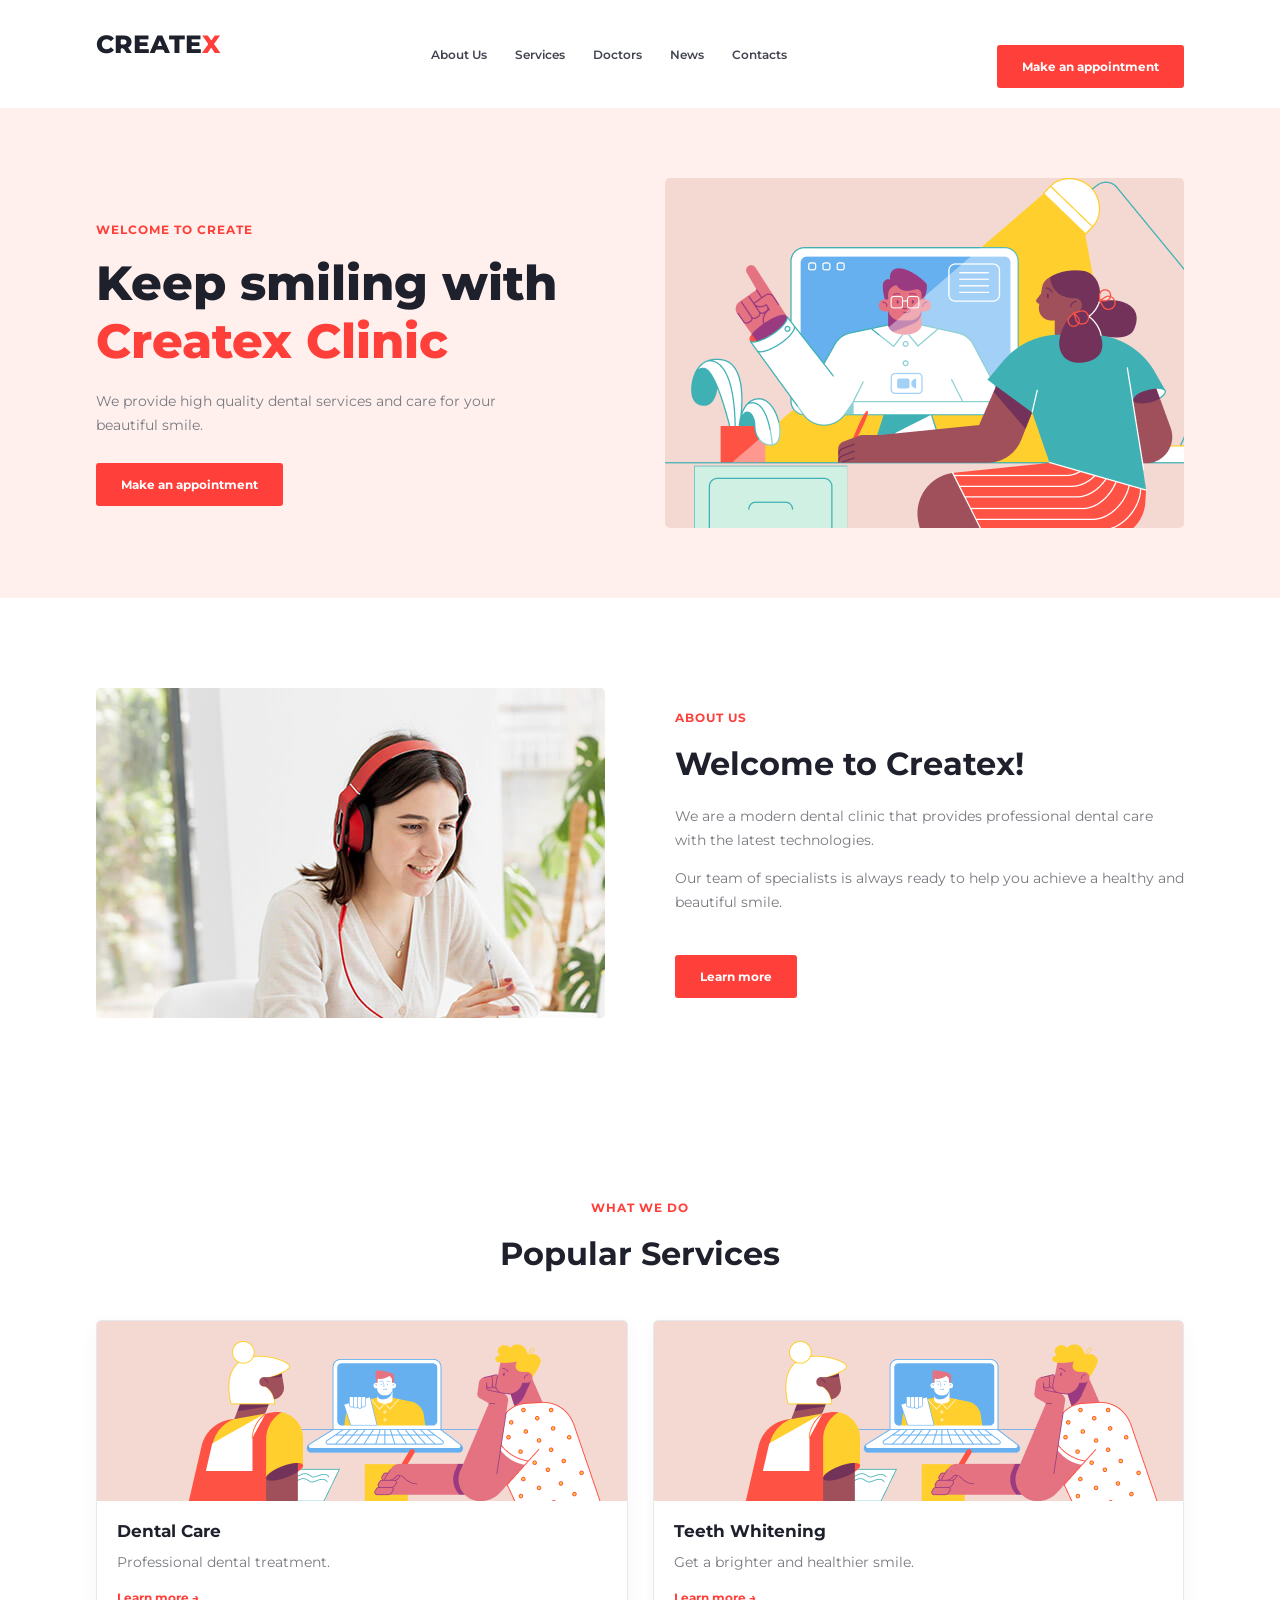
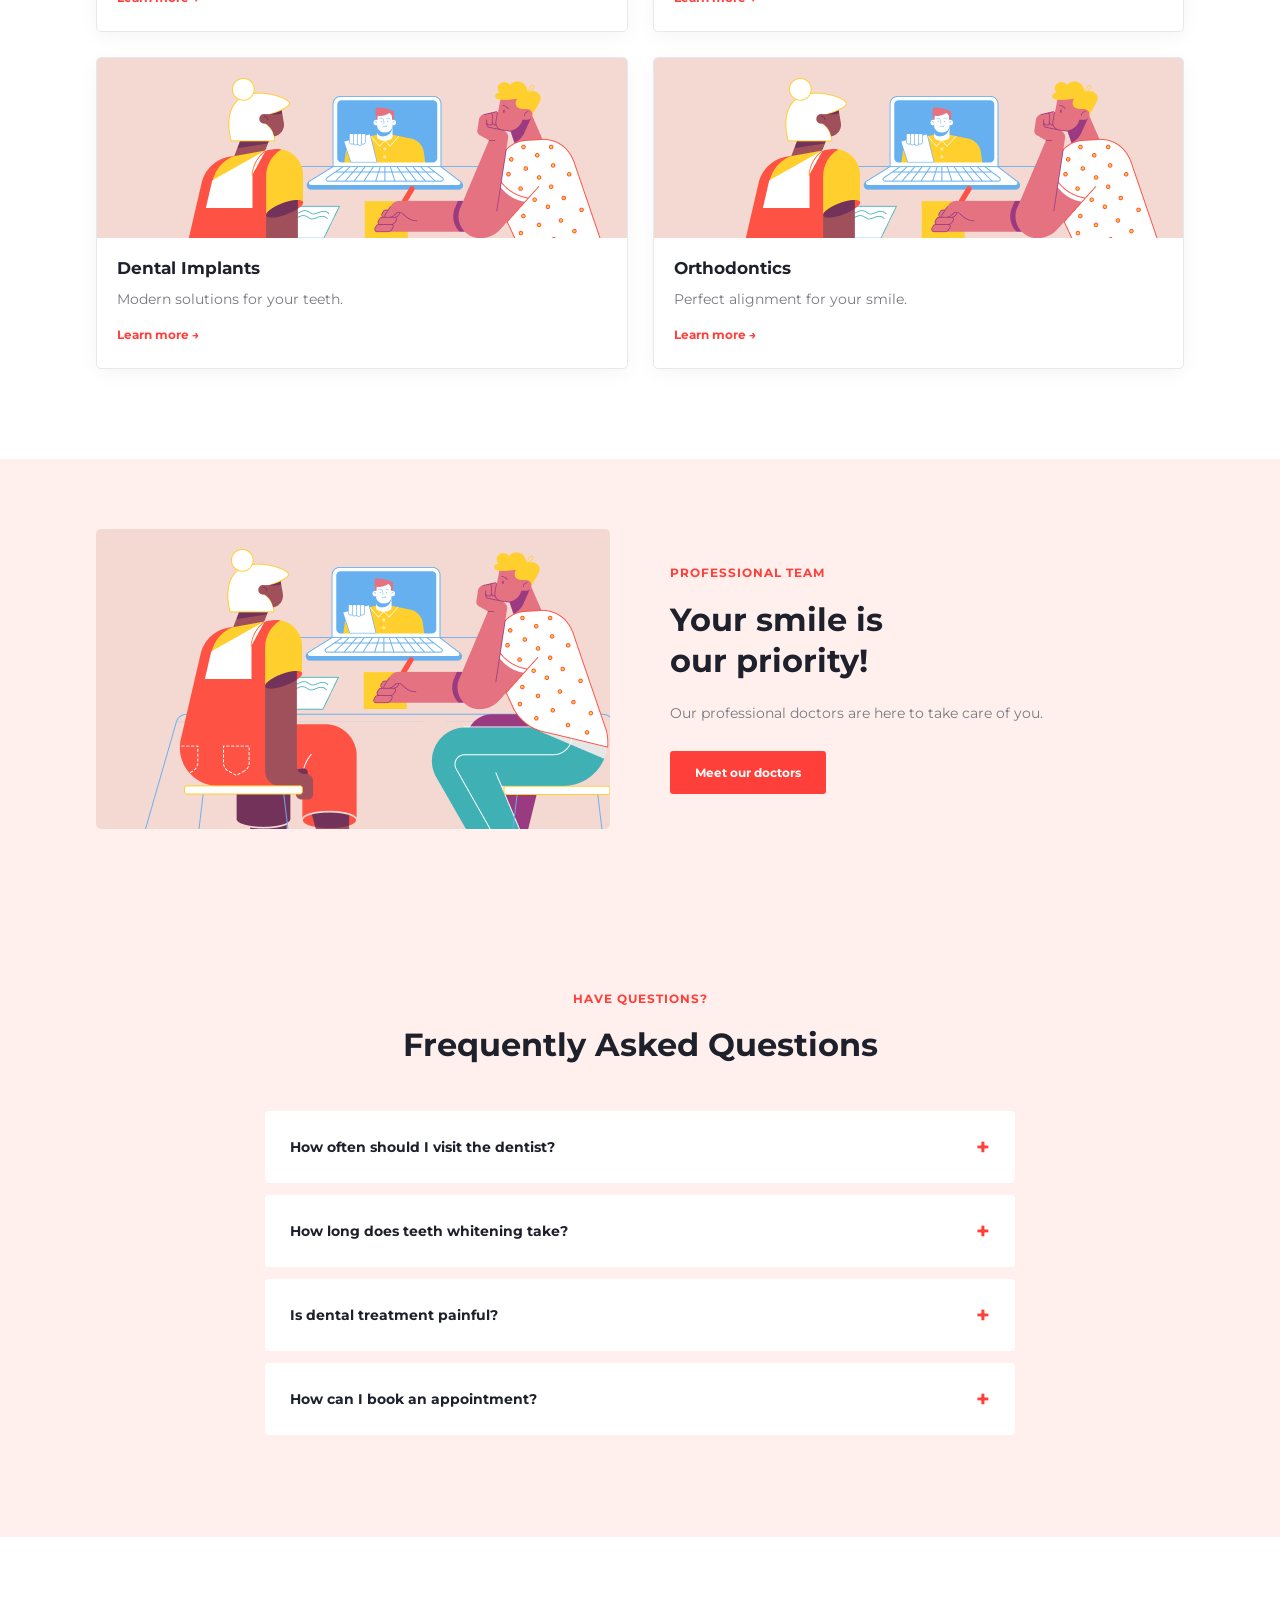
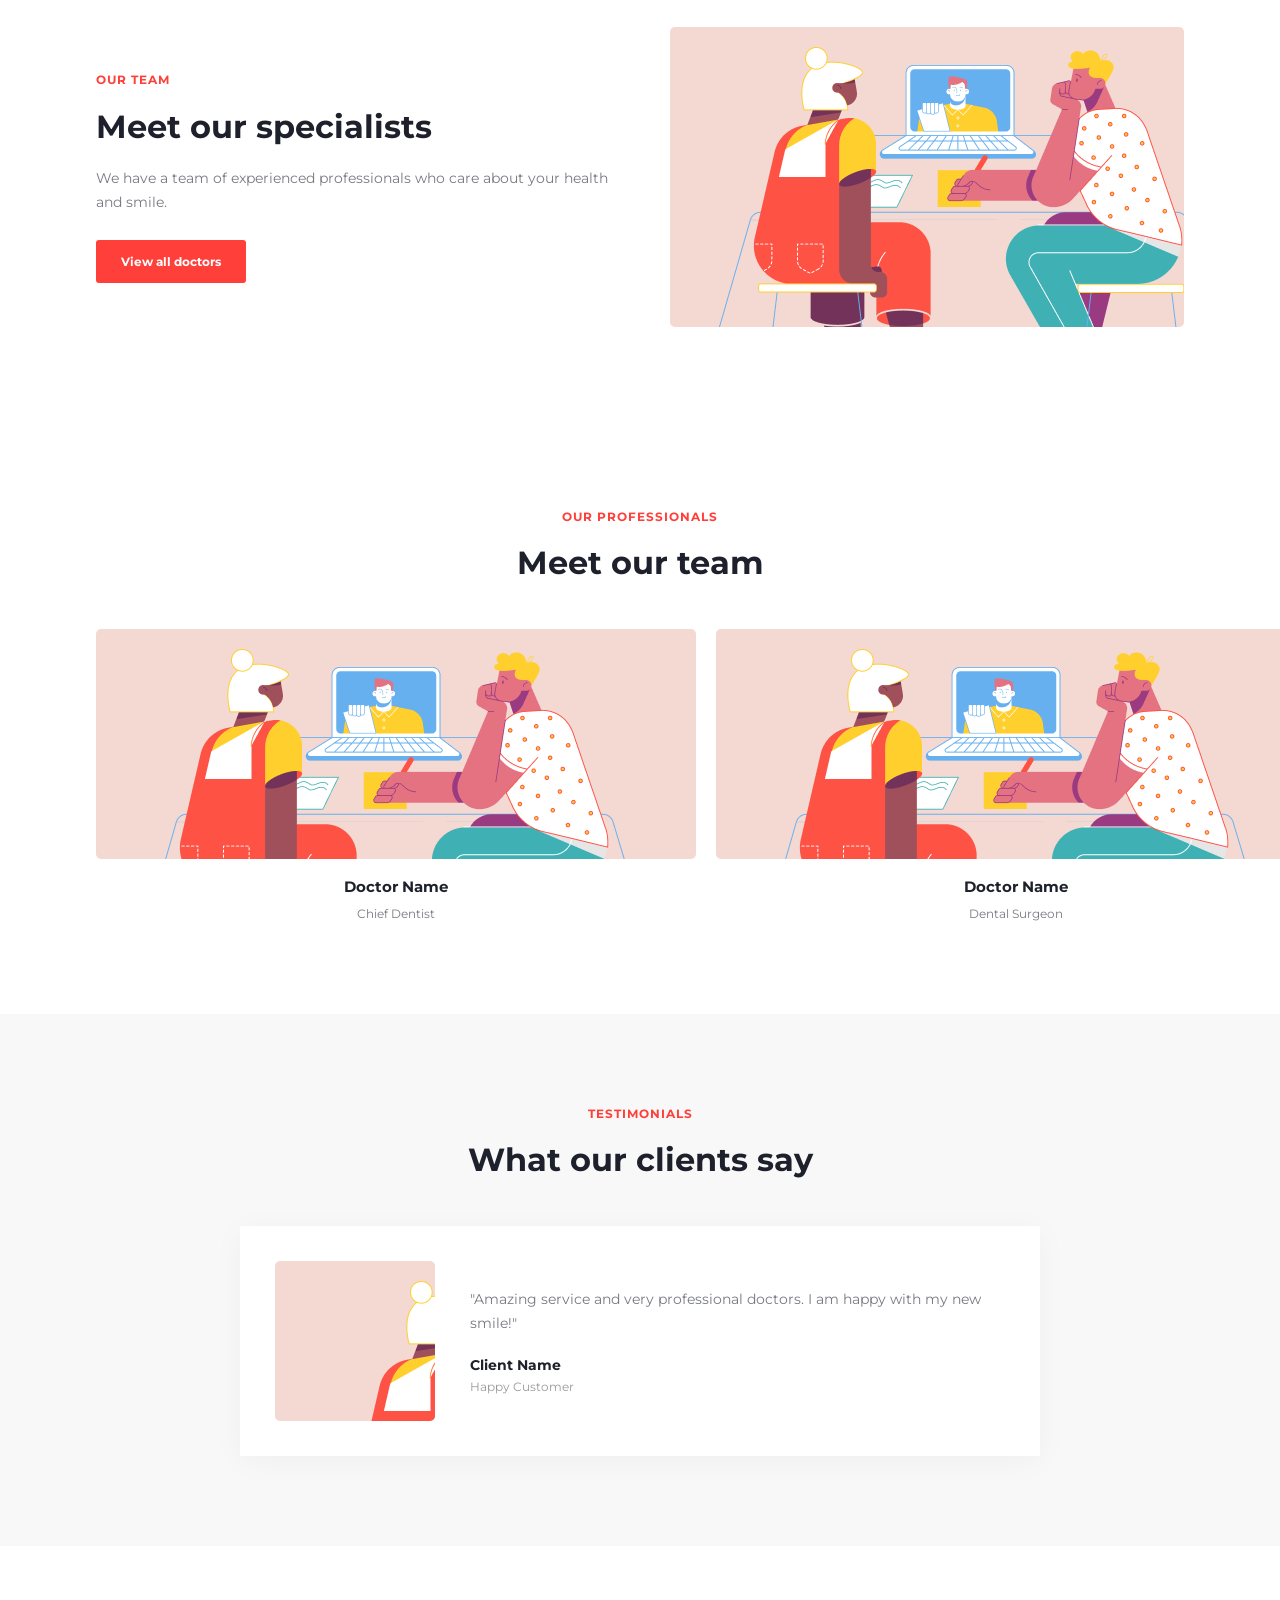
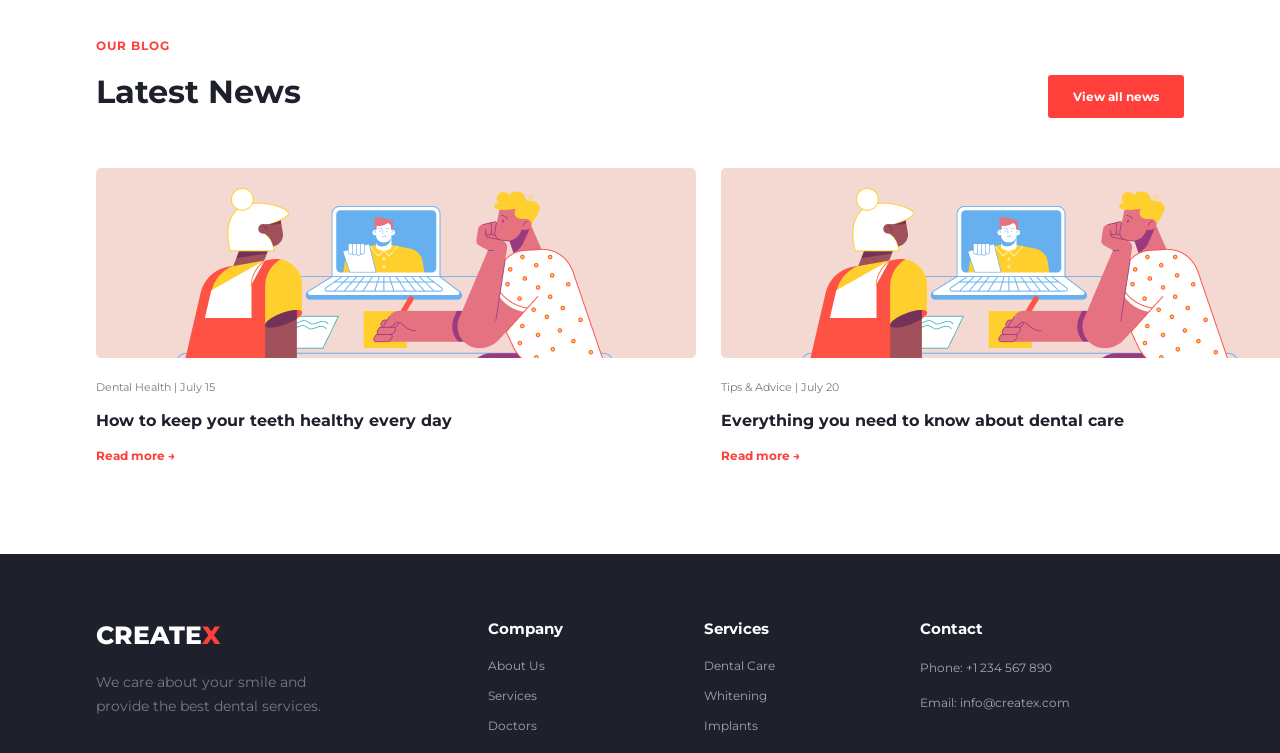
==== imgs/index.html/stayle.css/index.html @ 0d7d51c8 "mirkajon" ====
<!doctype html>
<html lang="en">
  <head>
    <meta charset="UTF-8" />
    <meta name="viewport" content="width=device-width, initial-scale=1.0" />
    <title>Createx Dental</title>
    <link rel="stylesheet" href="stayle.css" />
    <link
      href="https://fonts.googleapis.com/css2?family=Montserrat:wght@400;500;600;700;800&display=swap"
      rel="stylesheet"
    />
  </head>
  <body>
    <header class="header">
      <div class="container nav">
        <h2 class="logo">CREATE<span>X</span></h2>

        <nav class="menu">
          <a href="#">About Us</a>
          <a href="#">Services</a>
          <a href="#">Doctors</a>
          <a href="#">News</a>
          <a href="#">Contacts</a>
        </nav>

        <a href="#" class="btn">Make an appointment</a>
      </div>
    </header>

    <main>
      <section class="hero">
        <div class="container hero-content">
          <div class="hero-text">
            <p class="subtitle">WELCOME TO CREATE</p>
            <h1>Keep smiling with<br /><span>Createx Clinic</span></h1>
            <p>
              We provide high quality dental services and care for your
              beautiful smile.
            </p>
            <a href="#" class="btn">Make an appointment</a>
          </div>
          <div class="image-box hero-image">
            <img src="/illustration.png" alt="" />
          </div>
        </div>
      </section>

      <section class="about section">
        <div class="container about-content">
          <div class="image-box about-image">
            <img src="/image (1).png" alt="" />
          </div>
          <div class="about-text">
            <p class="subtitle">ABOUT US</p>
            <h2>Welcome to Createx!</h2>
            <p>
              We are a modern dental clinic that provides professional dental
              care with the latest technologies.
            </p>
            <p>
              Our team of specialists is always ready to help you achieve a
              healthy and beautiful smile.
            </p>
            <a href="#" class="btn">Learn more</a>
          </div>
        </div>
      </section>

      <section class="services section">
        <div class="container">
          <div class="section-heading">
            <p class="subtitle">WHAT WE DO</p>
            <h2>Popular Services</h2>
          </div>

          <div class="services-grid">
            <div class="service-card">
              <div class="image-box service-image">
                <img src="/illustration (1).png" alt="" />
              </div>
              <h3>Dental Care</h3>
              <p>Professional dental treatment.</p>
              <a href="#">Learn more →</a>
            </div>

            <div class="service-card">
              <div class="image-box service-image">
                <img src="/illustration (1).png" alt="" />
              </div>
              <h3>Teeth Whitening</h3>
              <p>Get a brighter and healthier smile.</p>
              <a href="#">Learn more →</a>
            </div>

            <div class="service-card">
              <div class="image-box service-image">
                <img src="/illustration (1).png" alt="" />
              </div>
              <h3>Dental Implants</h3>
              <p>Modern solutions for your teeth.</p>
              <a href="#">Learn more →</a>
            </div>

            <div class="service-card">
              <div class="image-box service-image">
                <img src="/illustration (1).png" alt="" />
              </div>
              <h3>Orthodontics</h3>
              <p>Perfect alignment for your smile.</p>
              <a href="#">Learn more →</a>
            </div>
          </div>
        </div>
      </section>

      <section class="doctor-banner">
        <div class="container doctor-content">
          <div class="image-box doctor-banner-image">
            <img src="/illustration (1).png" alt="" />
          </div>
          <div>
            <p class="subtitle">PROFESSIONAL TEAM</p>
            <h2>Your smile is<br />our priority!</h2>
            <p>Our professional doctors are here to take care of you.</p>
            <a href="#" class="btn">Meet our doctors</a>
          </div>
        </div>
      </section>

      <section class="faq section">
        <div class="container">
          <div class="section-heading">
            <p class="subtitle">HAVE QUESTIONS?</p>
            <h2>Frequently Asked Questions</h2>
          </div>

          <div class="faq-list">
            <div class="faq-item">
              <h3>How often should I visit the dentist? <span>+</span></h3>
            </div>
            <div class="faq-item">
              <h3>How long does teeth whitening take? <span>+</span></h3>
            </div>
            <div class="faq-item">
              <h3>Is dental treatment painful? <span>+</span></h3>
            </div>
            <div class="faq-item">
              <h3>How can I book an appointment? <span>+</span></h3>
            </div>
          </div>
        </div>
      </section>

      <section class="specialists section">
        <div class="container specialists-content">
          <div class="specialists-text">
            <p class="subtitle">OUR TEAM</p>
            <h2>Meet our specialists</h2>
            <p>
              We have a team of experienced professionals who care about your
              health and smile.
            </p>
            <a href="#" class="btn">View all doctors</a>
          </div>
          <div class="image-box specialists-image">
            <img src="/illustration (1).png" alt="" />
          </div>
        </div>
      </section>

      <section class="team section">
        <div class="container">
          <div class="section-heading">
            <p class="subtitle">OUR PROFESSIONALS</p>
            <h2>Meet our team</h2>
          </div>

          <div class="team-grid">
            <div class="team-card">
              <div class="image-box team-image">
                <img src="/illustration (1).png" alt="" />
              </div>
              <h3>Doctor Name</h3>
              <p>Chief Dentist</p>
            </div>

            <div class="team-card">
              <div class="image-box team-image">
                <img src="/illustration (1).png" alt="" />
              </div>
              <h3>Doctor Name</h3>
              <p>Dental Surgeon</p>
            </div>

            <div class="team-card">
              <div class="image-box team-image">
                <img src="/illustration (1).png" alt="" />
              </div>
              <h3>Doctor Name</h3>
              <p>Orthodontist</p>
            </div>

            <div class="team-card">
              <div class="image-box team-image">
                <img src="/illustration (1).png" alt="" />
              </div>
              <h3>Doctor Name</h3>
              <p>Therapist</p>
            </div>
          </div>
        </div>
      </section>

      <section class="testimonial section">
        <div class="container">
          <div class="section-heading">
            <p class="subtitle">TESTIMONIALS</p>
            <h2>What our clients say</h2>
          </div>

          <div class="testimonial-box">
            <div class="image-box testimonial-image">
              <img src="/illustration (1).png" alt="" />
            </div>
            <div class="testimonial-text">
              <p>
                "Amazing service and very professional doctors. I am happy with
                my new smile!"
              </p>
              <h3>Client Name</h3>
              <span>Happy Customer</span>
            </div>
          </div>
        </div>
      </section>

      <section class="news section">
        <div class="container">
          <div class="news-heading">
            <div>
              <p class="subtitle">OUR BLOG</p>
              <h2>Latest News</h2>
            </div>
            <a href="#" class="btn">View all news</a>
          </div>

          <div class="news-grid">
            <div class="news-card">
              <div class="image-box news-image">
                <img src="/illustration (1).png" alt="" />
              </div>
              <p class="news-info">Dental Health | July 15</p>
              <h3>How to keep your teeth healthy every day</h3>
              <a href="#">Read more →</a>
            </div>

            <div class="news-card">
              <div class="image-box news-image">
                <img src="/illustration (1).png" alt="" />
              </div>
              <p class="news-info">Tips & Advice | July 20</p>
              <h3>Everything you need to know about dental care</h3>
              <a href="#">Read more →</a>
            </div>

            <div class="news-card">
              <div class="image-box news-image">
                <img src="/illustration (1).png" alt="" />
              </div>
              <p class="news-info">Dental Care | July 25</p>
              <h3>Tips for maintaining a beautiful smile</h3>
              <a href="#">Read more →</a>
            </div>
          </div>
        </div>
      </section>
    </main>

    <footer class="footer">
      <div class="container footer-content">
        <div class="footer-about">
          <h2 class="logo">CREATE<span>X</span></h2>
          <p>We care about your smile and provide the best dental services.</p>
        </div>

        <div class="footer-column">
          <h3>Company</h3>
          <a href="#">About Us</a>
          <a href="#">Services</a>
          <a href="#">Doctors</a>
        </div>

        <div class="footer-column">
          <h3>Services</h3>
          <a href="#">Dental Care</a>
          <a href="#">Whitening</a>
          <a href="#">Implants</a>
        </div>

        <div class="footer-column">
          <h3>Contact</h3>
          <p>Phone: +1 234 567 890</p>
          <p>Email: info@createx.com</p>
        </div>
      </div>
    </footer>
  </body>
</html>
---- imgs/index.html/stayle.css/stayle.css ----
* {
  margin: 0;
  padding: 0;
  box-sizing: border-box;
}

body {
  font-family: "Montserrat", sans-serif;
  color: #1e212c;
  background: #fff;
}

a {
  text-decoration: none;
  color: inherit;
}

.container {
  width: 85%;
  max-width: 1200px;
  margin: auto;
}

.section {
  padding: 90px 0;
}

.subtitle {
  color: #ff3f3a;
  font-size: 12px;
  font-weight: 700;
  letter-spacing: 1px;
  margin-bottom: 15px;
}

h1 {
  font-size: 48px;
  line-height: 1.2;
  font-weight: 800;
}

h1 span {
  color: #ff3f3a;
}

h2 {
  font-size: 32px;
  line-height: 1.3;
  margin-bottom: 20px;
}

p {
  color: #787a80;
  line-height: 1.7;
  font-size: 14px;
}

.btn {
  display: inline-block;
  background: #ff3f3a;
  color: white;
  padding: 14px 25px;
  font-size: 12px;
  font-weight: 700;
  border-radius: 3px;
  margin-top: 25px;
  transition: 0.3s;
}

.btn:hover {
  background: #d92e29;
}

.header {
  background: #fff;
  padding: 20px 0;
}

.nav {
  display: flex;
  align-items: center;
  justify-content: space-between;
  gap: 25px;
}

.logo {
  font-size: 25px;
  font-weight: 800;
  color: #1e212c;
}

.logo span {
  color: #ff3f3a;
}

.menu {
  display: flex;
  gap: 28px;
}

.menu a {
  font-size: 12px;
  font-weight: 600;
  color: #424551;
}

.image-box {
  background: #f4d9d2;
  border-radius: 5px;
  overflow: hidden;
  position: relative;
}

.hero {
  background: #fff0ed;
  padding: 70px 0;
}

.hero-content {
  display: flex;
  align-items: center;
  justify-content: space-between;
  gap: 50px;
}

.hero-text {
  width: 50%;
}

.hero-text p {
  max-width: 400px;
  margin-top: 20px;
}

.hero-image {
  width: 50%;
  height: 350px;
}

.about-content {
  display: flex;
  align-items: center;
  gap: 70px;
}

.about-image {
  width: 50%;
  height: 330px;
}

.about-text {
  width: 50%;
}

.about-text p {
  margin-bottom: 15px;
}

.section-heading {
  text-align: center;
  margin-bottom: 45px;
}

.services-grid {
  display: grid;
  grid-template-columns: repeat(2, 1fr);
  gap: 25px;
}

.service-card {
  border: 1px solid #e5e8ed;
  box-shadow: 0 5px 20px rgba(0, 0, 0, 0.04);
  border-radius: 5px;
  overflow: hidden;
  padding-bottom: 25px;
}

.service-image {
  width: 100%;
  height: 180px;
  border-radius: 0;
}

.service-card h3,
.service-card p,
.service-card a {
  margin-left: 20px;
  margin-right: 20px;
}

.service-card h3 {
  font-size: 17px;
  margin-top: 20px;
}

.service-card p {
  margin-top: 10px;
}

.service-card a,
.news-card a {
  display: inline-block;
  color: #ff3f3a;
  font-size: 12px;
  font-weight: 700;
  margin-top: 15px;
}

.doctor-banner {
  background: #fff0ed;
  padding: 70px 0;
}

.doctor-content {
  display: flex;
  align-items: center;
  justify-content: space-between;
  gap: 60px;
}

.doctor-banner-image {
  width: 50%;
  height: 300px;
}

.doctor-content > div:last-child {
  width: 50%;
}

.faq {
  background: #fff0ed;
}

.faq-list {
  max-width: 750px;
  margin: auto;
}

.faq-item {
  background: white;
  padding: 22px 25px;
  margin-bottom: 12px;
  border-radius: 4px;
}

.faq-item h3 {
  font-size: 14px;
  display: flex;
  justify-content: space-between;
  align-items: center;
}

.faq-item span {
  color: #ff3f3a;
  font-size: 23px;
}

.specialists-content {
  display: flex;
  align-items: center;
  gap: 60px;
}

.specialists-text {
  width: 50%;
}

.specialists-image {
  width: 50%;
  height: 300px;
}

.team-grid {
  display: grid;
  grid-template-columns: repeat(4, 1fr);
  gap: 20px;
}

.team-card {
  text-align: center;
}

.team-image {
  height: 230px;
  margin-bottom: 18px;
}

.team-card h3 {
  font-size: 15px;
  margin-bottom: 8px;
}

.team-card p {
  font-size: 12px;
}

.testimonial {
  background: #f8f8f8;
}

.testimonial-box {
  background: white;
  padding: 35px;
  display: flex;
  gap: 35px;
  max-width: 800px;
  margin: auto;
  box-shadow: 0 5px 30px rgba(0, 0, 0, 0.04);
}

.testimonial-image {
  width: 160px;
  min-width: 160px;
  height: 160px;
}

.testimonial-text {
  display: flex;
  flex-direction: column;
  justify-content: center;
}

.testimonial-text h3 {
  font-size: 14px;
  margin-top: 20px;
}

.testimonial-text span {
  color: #999;
  font-size: 12px;
  margin-top: 5px;
}

.news-heading {
  display: flex;
  justify-content: space-between;
  align-items: center;
  margin-bottom: 35px;
}

.news-grid {
  display: grid;
  grid-template-columns: repeat(3, 1fr);
  gap: 25px;
}

.news-image {
  height: 190px;
  margin-bottom: 20px;
}

.news-info {
  font-size: 11px;
  margin-bottom: 12px;
}

.news-card h3 {
  font-size: 16px;
  line-height: 1.5;
}

.footer {
  background: #1e212c;
  color: white;
  padding: 65px 0 20px;
}

.footer-content {
  display: grid;
  grid-template-columns: 2fr 1fr 1fr 1.5fr;
  gap: 40px;
}

.footer .logo {
  color: white;
  margin-bottom: 20px;
}

.footer-about p {
  max-width: 260px;
}

.footer-column {
  display: flex;
  flex-direction: column;
  gap: 15px;
}

.footer-column h3 {
  font-size: 15px;
  margin-bottom: 5px;
}

.footer-column a,
.footer-column p {
  font-size: 12px;
  color: #a5a6ab;
}

.copyright {
  border-top: 1px solid #393c46;
  margin-top: 50px;
  padding-top: 20px;
}

.copyright p {
  font-size: 11px;
}

/* RESPONSIVE */

@media (max-width: 768px) {
  .container {
    width: 90%;
  }

  .section {
    padding: 55px 0;
  }

  .menu {
    display: none;
  }

  .nav .btn {
    padding: 12px;
    font-size: 10px;
  }

  h1 {
    font-size: 32px;
  }

  h2 {
    font-size: 25px;
  }

  .hero-content,
  .about-content,
  .doctor-content,
  .specialists-content {
    flex-direction: column;
    align-items: stretch;
  }

  .hero-image {
    height: 260px;
  }

  .services-grid {
    grid-template-columns: 1fr;
  }

  .team-grid {
    grid-template-columns: repeat(2, 1fr);
  }

  .news-grid {
    grid-template-columns: 1fr;
  }

  .testimonial-box {
    flex-direction: column;
  }

  .footer-content {
    grid-template-columns: repeat(2, 1fr);
  }
}

@media (max-width: 450px) {
  .team-grid {
    grid-template-columns: 1fr 1fr;
  }

  .team-image {
    height: 170px;
  }

  .news-heading {
    flex-direction: column;
    align-items: flex-start;
  }
}
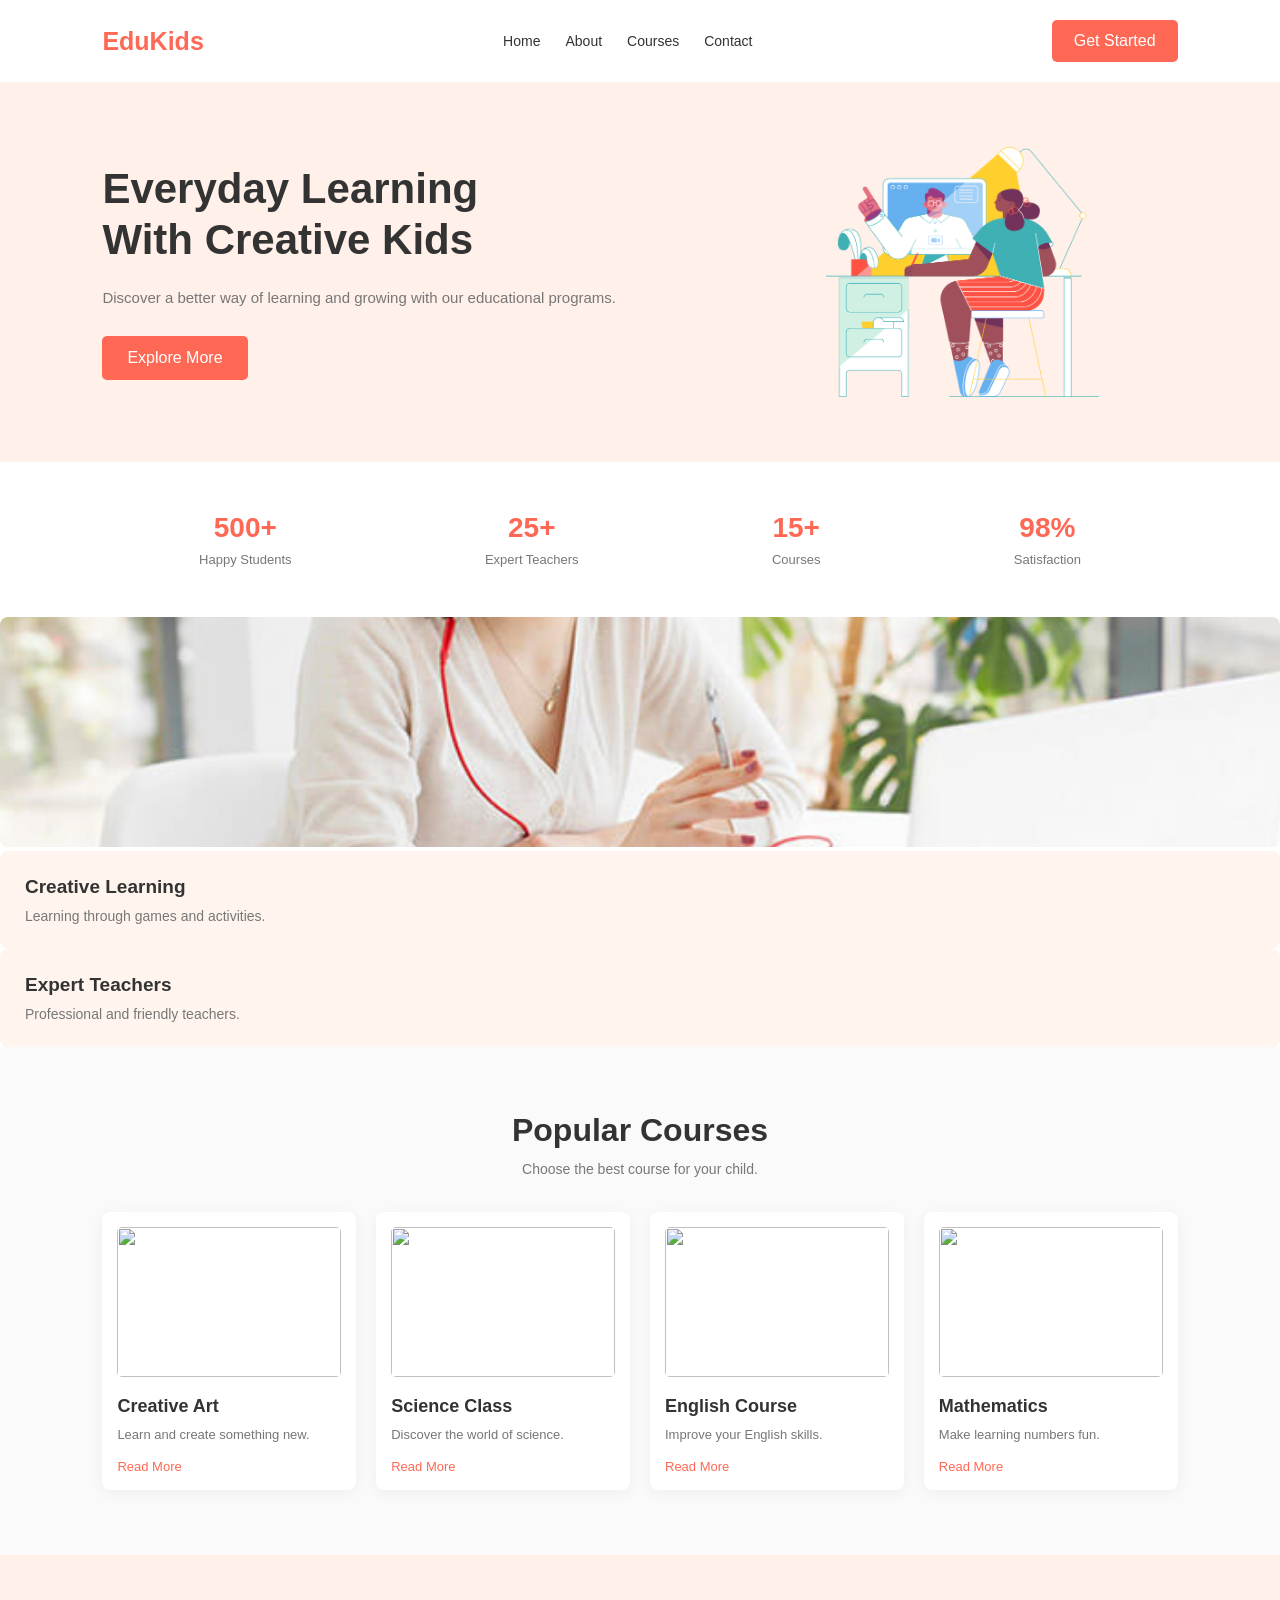
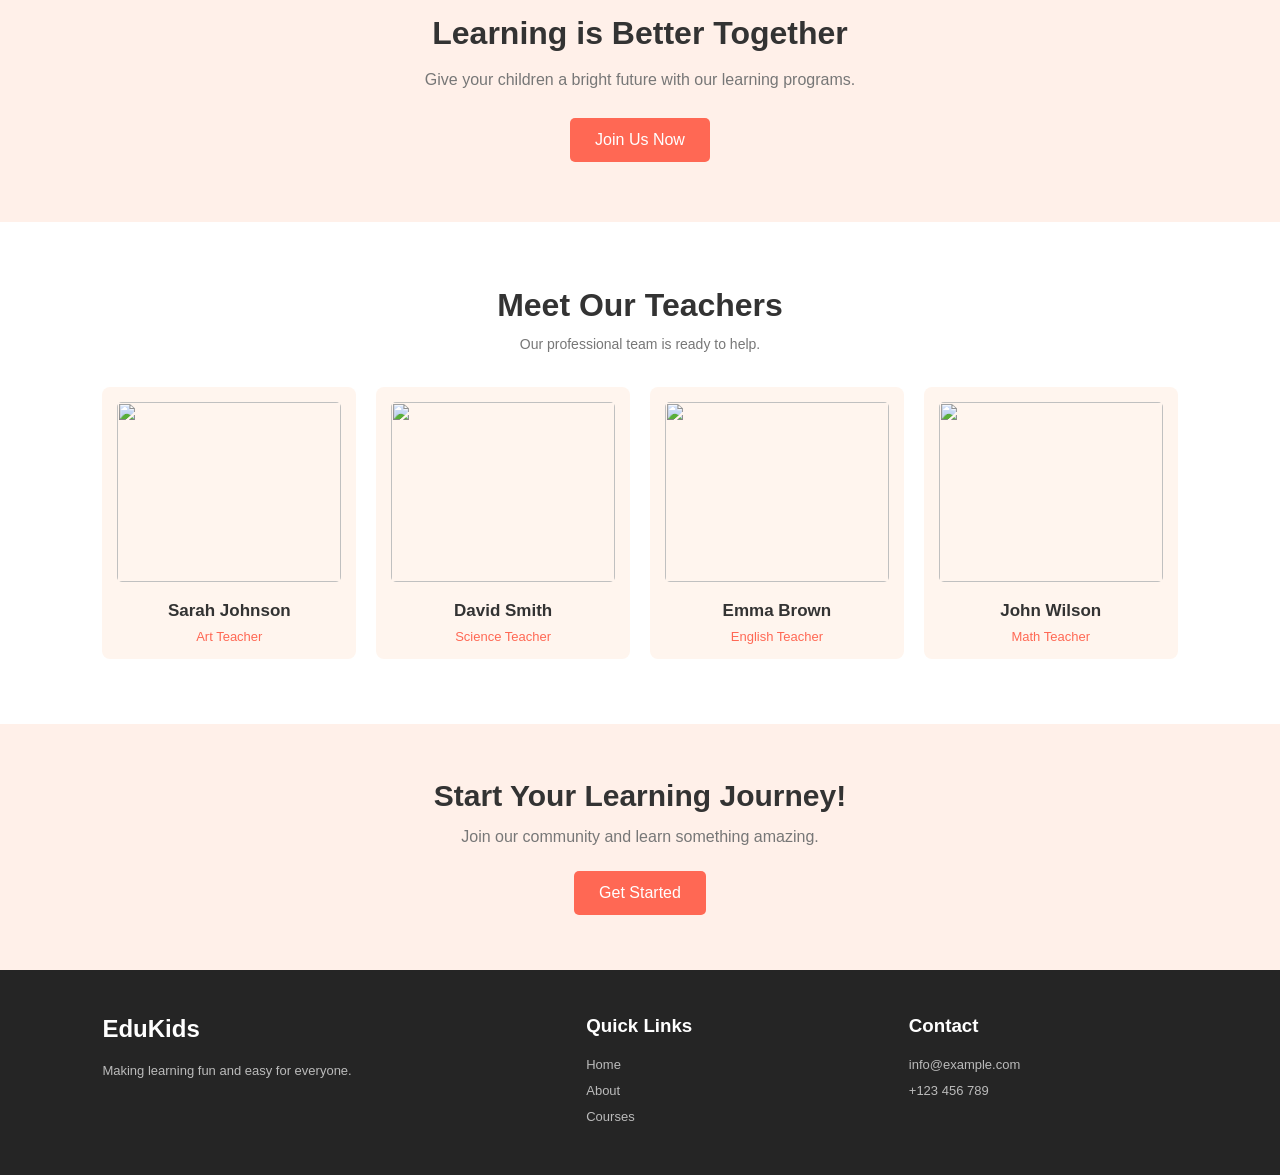
==== commit d6620bdf: "uyga vazifa" ====
--- a/imgs/index.html/stayle.css/index.html
+++ b/imgs/index.html/stayle.css/index.html
@@ -1,308 +1,181 @@
-<!doctype html>
+<!DOCTYPE html>
 <html lang="en">
-  <head>
-    <meta charset="UTF-8" />
-    <meta name="viewport" content="width=device-width, initial-scale=1.0" />
-    <title>Createx Dental</title>
-    <link rel="stylesheet" href="stayle.css" />
-    <link
-      href="https://fonts.googleapis.com/css2?family=Montserrat:wght@400;500;600;700;800&display=swap"
-      rel="stylesheet"
-    />
-  </head>
-  <body>
-    <header class="header">
-      <div class="container nav">
-        <h2 class="logo">CREATE<span>X</span></h2>
+<head>
+  <meta charset="UTF-8">
+  <meta name="viewport" content="width=device-width, initial-scale=1.0">
+  <title>Document</title>
+  <link rel="stylesheet" href="stayle.css">
+</head>
+<body>
+   <header class="section">
+      <div class="box1">EduKids</div>
 
-        <nav class="menu">
-          <a href="#">About Us</a>
-          <a href="#">Services</a>
-          <a href="#">Doctors</a>
-          <a href="#">News</a>
-          <a href="#">Contacts</a>
-        </nav>
+      <nav class="box2">
+        <a class="box3" href="#">Home</a>
+        <a class="box4" href="#">About</a>
+        <a class="box5" href="#">Courses</a>
+        <a class="box6" href="#">Contact</a>
+      </nav>
 
-        <a href="#" class="btn">Make an appointment</a>
-      </div>
+      <a class="box7" href="#">Get Started</a>
     </header>
 
-    <main>
-      <section class="hero">
-        <div class="container hero-content">
-          <div class="hero-text">
-            <p class="subtitle">WELCOME TO CREATE</p>
-            <h1>Keep smiling with<br /><span>Createx Clinic</span></h1>
-            <p>
-              We provide high quality dental services and care for your
-              beautiful smile.
-            </p>
-            <a href="#" class="btn">Make an appointment</a>
-          </div>
-          <div class="image-box hero-image">
-            <img src="/illustration.png" alt="" />
-          </div>
-        </div>
-      </section>
+    <section class="section1">
+      <div class="box8">
+        <h1 class="box9">Everyday Learning<br />With Creative Kids</h1>
+        <p class="box10">
+          Discover a better way of learning and growing with our educational
+          programs.
+        </p>
+        <a class="box11" href="#">Explore More</a>
+      </div>
 
-      <section class="about section">
-        <div class="container about-content">
-          <div class="image-box about-image">
-            <img src="/image (1).png" alt="" />
-          </div>
-          <div class="about-text">
-            <p class="subtitle">ABOUT US</p>
-            <h2>Welcome to Createx!</h2>
-            <p>
-              We are a modern dental clinic that provides professional dental
-              care with the latest technologies.
-            </p>
-            <p>
-              Our team of specialists is always ready to help you achieve a
-              healthy and beautiful smile.
-            </p>
-            <a href="#" class="btn">Learn more</a>
-          </div>
-        </div>
-      </section>
+      <img class="box12" src="/illustration (2).png" alt="" />
+    </section>
 
-      <section class="services section">
-        <div class="container">
-          <div class="section-heading">
-            <p class="subtitle">WHAT WE DO</p>
-            <h2>Popular Services</h2>
-          </div>
+    <section class="section2">
+      <div class="box13">
+        <h2 class="box14">500+</h2>
+        <p class="box15">Happy Students</p>
+      </div>
 
-          <div class="services-grid">
-            <div class="service-card">
-              <div class="image-box service-image">
-                <img src="/illustration (1).png" alt="" />
-              </div>
-              <h3>Dental Care</h3>
-              <p>Professional dental treatment.</p>
-              <a href="#">Learn more →</a>
-            </div>
+      <div class="box16">
+        <h2 class="box17">25+</h2>
+        <p class="box18">Expert Teachers</p>
+      </div>
 
-            <div class="service-card">
-              <div class="image-box service-image">
-                <img src="/illustration (1).png" alt="" />
-              </div>
-              <h3>Teeth Whitening</h3>
-              <p>Get a brighter and healthier smile.</p>
-              <a href="#">Learn more →</a>
-            </div>
+      <div class="box19">
+        <h2 class="box20">15+</h2>
+        <p class="box21">Courses</p>
+      </div>
 
-            <div class="service-card">
-              <div class="image-box service-image">
-                <img src="/illustration (1).png" alt="" />
-              </div>
-              <h3>Dental Implants</h3>
-              <p>Modern solutions for your teeth.</p>
-              <a href="#">Learn more →</a>
-            </div>
+      <div class="box22">
+        <h2 class="box23">98%</h2>
+        <p class="box24">Satisfaction</p>
+      </div>
+    </section>
 
-            <div class="service-card">
-              <div class="image-box service-image">
-                <img src="/illustration (1).png" alt="" />
-              </div>
-              <h3>Orthodontics</h3>
-              <p>Perfect alignment for your smile.</p>
-              <a href="#">Learn more →</a>
-            </div>
-          </div>
-        </div>
-      </section>
 
-      <section class="doctor-banner">
-        <div class="container doctor-content">
-          <div class="image-box doctor-banner-image">
-            <img src="/illustration (1).png" alt="" />
-          </div>
-          <div>
-            <p class="subtitle">PROFESSIONAL TEAM</p>
-            <h2>Your smile is<br />our priority!</h2>
-            <p>Our professional doctors are here to take care of you.</p>
-            <a href="#" class="btn">Meet our doctors</a>
-          </div>
-        </div>
-      </section>
 
-      <section class="faq section">
-        <div class="container">
-          <div class="section-heading">
-            <p class="subtitle">HAVE QUESTIONS?</p>
-            <h2>Frequently Asked Questions</h2>
-          </div>
+      <img class="box29" src="/image (2).png" alt="" />
 
-          <div class="faq-list">
-            <div class="faq-item">
-              <h3>How often should I visit the dentist? <span>+</span></h3>
-            </div>
-            <div class="faq-item">
-              <h3>How long does teeth whitening take? <span>+</span></h3>
-            </div>
-            <div class="faq-item">
-              <h3>Is dental treatment painful? <span>+</span></h3>
-            </div>
-            <div class="faq-item">
-              <h3>How can I book an appointment? <span>+</span></h3>
-            </div>
-          </div>
-        </div>
-      </section>
+      <div class="box30">
+        <h3 class="box31">Creative Learning</h3>
+        <p class="box32">Learning through games and activities.</p>
+      </div>
 
-      <section class="specialists section">
-        <div class="container specialists-content">
-          <div class="specialists-text">
-            <p class="subtitle">OUR TEAM</p>
-            <h2>Meet our specialists</h2>
-            <p>
-              We have a team of experienced professionals who care about your
-              health and smile.
-            </p>
-            <a href="#" class="btn">View all doctors</a>
-          </div>
-          <div class="image-box specialists-image">
-            <img src="/illustration (1).png" alt="" />
-          </div>
-        </div>
-      </section>
+      <div class="box33">
+        <h3 class="box34">Expert Teachers</h3>
+        <p class="box35">Professional and friendly teachers.</p>
+      </div>
+    </section>
 
-      <section class="team section">
-        <div class="container">
-          <div class="section-heading">
-            <p class="subtitle">OUR PROFESSIONALS</p>
-            <h2>Meet our team</h2>
-          </div>
+    <section class="section4">
+      <div class="box36">
+        <h2 class="box37">Popular Courses</h2>
+        <p class="box38">Choose the best course for your child.</p>
+      </div>
 
-          <div class="team-grid">
-            <div class="team-card">
-              <div class="image-box team-image">
-                <img src="/illustration (1).png" alt="" />
-              </div>
-              <h3>Doctor Name</h3>
-              <p>Chief Dentist</p>
-            </div>
-
-            <div class="team-card">
-              <div class="image-box team-image">
-                <img src="/illustration (1).png" alt="" />
-              </div>
-              <h3>Doctor Name</h3>
-              <p>Dental Surgeon</p>
-            </div>
-
-            <div class="team-card">
-              <div class="image-box team-image">
-                <img src="/illustration (1).png" alt="" />
-              </div>
-              <h3>Doctor Name</h3>
-              <p>Orthodontist</p>
-            </div>
-
-            <div class="team-card">
-              <div class="image-box team-image">
-                <img src="/illustration (1).png" alt="" />
-              </div>
-              <h3>Doctor Name</h3>
-              <p>Therapist</p>
-            </div>
-          </div>
-        </div>
-      </section>
-
-      <section class="testimonial section">
-        <div class="container">
-          <div class="section-heading">
-            <p class="subtitle">TESTIMONIALS</p>
-            <h2>What our clients say</h2>
-          </div>
-
-          <div class="testimonial-box">
-            <div class="image-box testimonial-image">
-              <img src="/illustration (1).png" alt="" />
-            </div>
-            <div class="testimonial-text">
-              <p>
-                "Amazing service and very professional doctors. I am happy with
-                my new smile!"
-              </p>
-              <h3>Client Name</h3>
-              <span>Happy Customer</span>
-            </div>
-          </div>
-        </div>
-      </section>
-
-      <section class="news section">
-        <div class="container">
-          <div class="news-heading">
-            <div>
-              <p class="subtitle">OUR BLOG</p>
-              <h2>Latest News</h2>
-            </div>
-            <a href="#" class="btn">View all news</a>
-          </div>
-
-          <div class="news-grid">
-            <div class="news-card">
-              <div class="image-box news-image">
-                <img src="/illustration (1).png" alt="" />
-              </div>
-              <p class="news-info">Dental Health | July 15</p>
-              <h3>How to keep your teeth healthy every day</h3>
-              <a href="#">Read more →</a>
-            </div>
-
-            <div class="news-card">
-              <div class="image-box news-image">
-                <img src="/illustration (1).png" alt="" />
-              </div>
-              <p class="news-info">Tips & Advice | July 20</p>
-              <h3>Everything you need to know about dental care</h3>
-              <a href="#">Read more →</a>
-            </div>
-
-            <div class="news-card">
-              <div class="image-box news-image">
-                <img src="/illustration (1).png" alt="" />
-              </div>
-              <p class="news-info">Dental Care | July 25</p>
-              <h3>Tips for maintaining a beautiful smile</h3>
-              <a href="#">Read more →</a>
-            </div>
-          </div>
-        </div>
-      </section>
-    </main>
-
-    <footer class="footer">
-      <div class="container footer-content">
-        <div class="footer-about">
-          <h2 class="logo">CREATE<span>X</span></h2>
-          <p>We care about your smile and provide the best dental services.</p>
+      <div class="box39">
+        <div class="box40">
+          <img class="box41" src="https://avatars.mds.yandex.net/i?id=b60782a8d38ddce2ca58fd9939d74d19443b85df-7543946-images-thumbs&n=13" alt="" />
+          <h3 class="box42">Creative Art</h3>
+          <p class="box43">Learn and create something new.</p>
+          <a class="box44" href="#">Read More</a>
         </div>
 
-        <div class="footer-column">
-          <h3>Company</h3>
-          <a href="#">About Us</a>
-          <a href="#">Services</a>
-          <a href="#">Doctors</a>
+        <div class="box45">
+          <img class="box46" src="https://avatars.mds.yandex.net/i?id=b60782a8d38ddce2ca58fd9939d74d19443b85df-7543946-images-thumbs&n=13" alt="" />
+          <h3 class="box47">Science Class</h3>
+          <p class="box48">Discover the world of science.</p>
+          <a class="box49" href="#">Read More</a>
         </div>
 
-        <div class="footer-column">
-          <h3>Services</h3>
-          <a href="#">Dental Care</a>
-          <a href="#">Whitening</a>
-          <a href="#">Implants</a>
+        <div class="box50">
+          <img class="box51" src="https://avatars.mds.yandex.net/i?id=b60782a8d38ddce2ca58fd9939d74d19443b85df-7543946-images-thumbs&n=13" alt="" />
+          <h3 class="box52">English Course</h3>
+          <p class="box53">Improve your English skills.</p>
+          <a class="box54" href="#">Read More</a>
         </div>
 
-        <div class="footer-column">
-          <h3>Contact</h3>
-          <p>Phone: +1 234 567 890</p>
-          <p>Email: info@createx.com</p>
+        <div class="box55">
+          <img class="box56" src="https://avatars.mds.yandex.net/i?id=b60782a8d38ddce2ca58fd9939d74d19443b85df-7543946-images-thumbs&n=13" alt="" />
+          <h3 class="box57">Mathematics</h3>
+          <p class="box58">Make learning numbers fun.</p>
+          <a class="box59" href="#">Read More</a>
         </div>
       </div>
+    </section>
+
+    <section class="section5">
+      <div class="box60">
+        <h2 class="box61">Learning is Better Together</h2>
+        <p class="box62">
+          Give your children a bright future with our learning programs.
+        </p>
+        <a class="box63" href="#">Join Us Now</a>
+      </div>
+    </section>
+
+    <section class="section6">
+      <div class="box64">
+        <h2 class="box65">Meet Our Teachers</h2>
+        <p class="box66">Our professional team is ready to help.</p>
+      </div>
+
+      <div class="box67">
+        <div class="box68">
+          <img class="box69" src="https://avatars.mds.yandex.net/i?id=b60782a8d38ddce2ca58fd9939d74d19443b85df-7543946-images-thumbs&n=13" alt="" />
+          <h3 class="box70">Sarah Johnson</h3>
+          <p class="box71">Art Teacher</p>
+        </div>
+
+        <div class="box72">
+          <img class="box73" src="https://avatars.mds.yandex.net/i?id=b60782a8d38ddce2ca58fd9939d74d19443b85df-7543946-images-thumbs&n=13" alt="" />
+          <h3 class="box74">David Smith</h3>
+          <p class="box75">Science Teacher</p>
+        </div>
+
+        <div class="box76">
+          <img class="box77" src="https://avatars.mds.yandex.net/i?id=b60782a8d38ddce2ca58fd9939d74d19443b85df-7543946-images-thumbs&n=13" alt="" />
+          <h3 class="box78">Emma Brown</h3>
+          <p class="box79">English Teacher</p>
+        </div>
+
+        <div class="box80">
+          <img class="box81" src="https://avatars.mds.yandex.net/i?id=b60782a8d38ddce2ca58fd9939d74d19443b85df-7543946-images-thumbs&n=13" alt="" />
+          <h3 class="box82">John Wilson</h3>
+          <p class="box83">Math Teacher</p>
+        </div>
+      </div>
+    </section>
+
+    <section class="section7">
+      <div class="box84">
+        <h2 class="box85">Start Your Learning Journey!</h2>
+        <p class="box86">Join our community and learn something amazing.</p>
+        <a class="box87" href="#">Get Started</a>
+      </div>
+    </section>
+
+    <footer class="section8">
+      <div class="box88">
+        <h2 class="box89">EduKids</h2>
+        <p class="box90">Making learning fun and easy for everyone.</p>
+      </div>
+
+      <div class="box91">
+        <h3 class="box92">Quick Links</h3>
+        <p class="box93">Home</p>
+        <p class="box94">About</p>
+        <p class="box95">Courses</p>
+      </div>
+
+      <div class="box96">
+        <h3 class="box97">Contact</h3>
+        <p class="box98">info@example.com</p>
+        <p class="box99">+123 456 789</p>
+      </div>
     </footer>
-  </body>
-</html>
+</body>
+</html>
--- a/imgs/index.html/stayle.css/stayle.css
+++ b/imgs/index.html/stayle.css/stayle.css
@@ -5,480 +5,710 @@
 }
 
 body {
-  font-family: "Montserrat", sans-serif;
-  color: #1e212c;
-  background: #fff;
-}
-
-a {
-  text-decoration: none;
-  color: inherit;
-}
-
-.container {
-  width: 85%;
-  max-width: 1200px;
-  margin: auto;
+  font-family: Arial, sans-serif;
+  color: #333;
+  background: white;
 }
 
 .section {
-  padding: 90px 0;
-}
-
-.subtitle {
-  color: #ff3f3a;
-  font-size: 12px;
-  font-weight: 700;
-  letter-spacing: 1px;
-  margin-bottom: 15px;
-}
-
-h1 {
-  font-size: 48px;
-  line-height: 1.2;
-  font-weight: 800;
-}
-
-h1 span {
-  color: #ff3f3a;
-}
-
-h2 {
-  font-size: 32px;
-  line-height: 1.3;
-  margin-bottom: 20px;
-}
-
-p {
-  color: #787a80;
-  line-height: 1.7;
-  font-size: 14px;
-}
-
-.btn {
-  display: inline-block;
-  background: #ff3f3a;
-  color: white;
-  padding: 14px 25px;
-  font-size: 12px;
-  font-weight: 700;
-  border-radius: 3px;
-  margin-top: 25px;
-  transition: 0.3s;
-}
-
-.btn:hover {
-  background: #d92e29;
-}
-
-.header {
-  background: #fff;
-  padding: 20px 0;
-}
-
-.nav {
-  display: flex;
-  align-items: center;
-  justify-content: space-between;
-  gap: 25px;
-}
-
-.logo {
-  font-size: 25px;
-  font-weight: 800;
-  color: #1e212c;
-}
-
-.logo span {
-  color: #ff3f3a;
-}
-
-.menu {
-  display: flex;
-  gap: 28px;
-}
-
-.menu a {
-  font-size: 12px;
-  font-weight: 600;
-  color: #424551;
-}
-
-.image-box {
-  background: #f4d9d2;
-  border-radius: 5px;
-  overflow: hidden;
-  position: relative;
-}
-
-.hero {
-  background: #fff0ed;
-  padding: 70px 0;
-}
-
-.hero-content {
-  display: flex;
-  align-items: center;
-  justify-content: space-between;
-  gap: 50px;
-}
-
-.hero-text {
-  width: 50%;
-}
-
-.hero-text p {
-  max-width: 400px;
-  margin-top: 20px;
-}
-
-.hero-image {
-  width: 50%;
-  height: 350px;
-}
-
-.about-content {
-  display: flex;
-  align-items: center;
-  gap: 70px;
-}
-
-.about-image {
-  width: 50%;
-  height: 330px;
-}
-
-.about-text {
-  width: 50%;
-}
-
-.about-text p {
-  margin-bottom: 15px;
-}
-
-.section-heading {
-  text-align: center;
-  margin-bottom: 45px;
-}
-
-.services-grid {
-  display: grid;
-  grid-template-columns: repeat(2, 1fr);
-  gap: 25px;
-}
-
-.service-card {
-  border: 1px solid #e5e8ed;
-  box-shadow: 0 5px 20px rgba(0, 0, 0, 0.04);
-  border-radius: 5px;
-  overflow: hidden;
-  padding-bottom: 25px;
-}
-
-.service-image {
-  width: 100%;
-  height: 180px;
-  border-radius: 0;
-}
-
-.service-card h3,
-.service-card p,
-.service-card a {
-  margin-left: 20px;
-  margin-right: 20px;
-}
-
-.service-card h3 {
-  font-size: 17px;
-  margin-top: 20px;
-}
-
-.service-card p {
-  margin-top: 10px;
-}
-
-.service-card a,
-.news-card a {
-  display: inline-block;
-  color: #ff3f3a;
-  font-size: 12px;
-  font-weight: 700;
-  margin-top: 15px;
-}
-
-.doctor-banner {
-  background: #fff0ed;
-  padding: 70px 0;
-}
-
-.doctor-content {
-  display: flex;
-  align-items: center;
-  justify-content: space-between;
-  gap: 60px;
-}
-
-.doctor-banner-image {
-  width: 50%;
-  height: 300px;
-}
-
-.doctor-content > div:last-child {
-  width: 50%;
-}
-
-.faq {
-  background: #fff0ed;
-}
-
-.faq-list {
-  max-width: 750px;
-  margin: auto;
-}
-
-.faq-item {
-  background: white;
-  padding: 22px 25px;
-  margin-bottom: 12px;
-  border-radius: 4px;
-}
-
-.faq-item h3 {
-  font-size: 14px;
   display: flex;
   justify-content: space-between;
   align-items: center;
-}
-
-.faq-item span {
-  color: #ff3f3a;
-  font-size: 23px;
-}
-
-.specialists-content {
+  padding: 20px 8%;
+}
+
+.box1 {
+  font-size: 25px;
+  font-weight: bold;
+  color: #ff6854;
+}
+
+.box2 {
   display: flex;
+  gap: 25px;
+}
+
+.box3 {
+  text-decoration: none;
+  color: #333;
+  font-size: 14px;
+}
+
+.box4 {
+  text-decoration: none;
+  color: #333;
+  font-size: 14px;
+}
+
+.box5 {
+  text-decoration: none;
+  color: #333;
+  font-size: 14px;
+}
+
+.box6 {
+  text-decoration: none;
+  color: #333;
+  font-size: 14px;
+}
+
+.box7 {
+  background: #ff6854;
+  color: white;
+  text-decoration: none;
+  padding: 12px 22px;
+  border-radius: 5px;
+}
+
+.section1 {
+  background: #fff0e9;
+  display: flex;
+  justify-content: space-between;
   align-items: center;
-  gap: 60px;
-}
-
-.specialists-text {
+  padding: 65px 8%;
+  min-height: 350px;
+}
+
+.box8 {
   width: 50%;
 }
 
-.specialists-image {
-  width: 50%;
-  height: 300px;
-}
-
-.team-grid {
+.box9 {
+  font-size: 42px;
+  line-height: 1.2;
+  margin-bottom: 20px;
+}
+
+.box10 {
+  font-size: 15px;
+  line-height: 1.7;
+  color: #777;
+  margin-bottom: 25px;
+}
+
+.box11 {
+  display: inline-block;
+  background: #ff6854;
+  color: white;
+  padding: 13px 25px;
+  text-decoration: none;
+  border-radius: 5px;
+}
+
+.box12 {
+  width: 40%;
+  height: 250px;
+  object-fit: contain;
+}
+
+.section2 {
+  display: flex;
+  justify-content: space-around;
+  padding: 35px 8%;
+  text-align: center;
+}
+
+.box13 {
+  padding: 15px;
+}
+
+.box14 {
+  color: #ff6854;
+  font-size: 28px;
+}
+
+.box15 {
+  color: #777;
+  font-size: 13px;
+  margin-top: 8px;
+}
+
+.box16 {
+  padding: 15px;
+}
+
+.box17 {
+  color: #ff6854;
+  font-size: 28px;
+}
+
+.box18 {
+  color: #777;
+  font-size: 13px;
+  margin-top: 8px;
+}
+
+.box19 {
+  padding: 15px;
+}
+
+.box20 {
+  color: #ff6854;
+  font-size: 28px;
+}
+
+.box21 {
+  color: #777;
+  font-size: 13px;
+  margin-top: 8px;
+}
+
+.box22 {
+  padding: 15px;
+}
+
+.box23 {
+  color: #ff6854;
+  font-size: 28px;
+}
+
+.box24 {
+  color: #777;
+  font-size: 13px;
+  margin-top: 8px;
+}
+
+.box29 {
+  width: 100%;
+  height: 230px;
+  object-fit: cover;
+  border-radius: 8px;
+}
+
+.box30 {
+  background: #fff5ee;
+  padding: 25px;
+  border-radius: 8px;
+}
+
+.box31 {
+  font-size: 19px;
+  margin-bottom: 10px;
+}
+
+.box32 {
+  color: #777;
+  font-size: 14px;
+}
+
+.box33 {
+  background: #fff5ee;
+  padding: 25px;
+  border-radius: 8px;
+}
+
+.box34 {
+  font-size: 19px;
+  margin-bottom: 10px;
+}
+
+.box35 {
+  color: #777;
+  font-size: 14px;
+}
+
+.section4 {
+  background: #fafafa;
+  padding: 65px 8%;
+}
+
+.box36 {
+  text-align: center;
+  margin-bottom: 35px;
+}
+
+.box37 {
+  font-size: 32px;
+  margin-bottom: 12px;
+}
+
+.box38 {
+  color: #777;
+  font-size: 14px;
+}
+
+.box39 {
   display: grid;
   grid-template-columns: repeat(4, 1fr);
   gap: 20px;
 }
 
-.team-card {
-  text-align: center;
-}
-
-.team-image {
-  height: 230px;
-  margin-bottom: 18px;
-}
-
-.team-card h3 {
-  font-size: 15px;
-  margin-bottom: 8px;
-}
-
-.team-card p {
-  font-size: 12px;
-}
-
-.testimonial {
-  background: #f8f8f8;
-}
-
-.testimonial-box {
+.box40 {
   background: white;
-  padding: 35px;
-  display: flex;
-  gap: 35px;
-  max-width: 800px;
+  padding: 15px;
+  border-radius: 8px;
+  box-shadow: 0 3px 15px #0000000d;
+}
+
+.box41 {
+  width: 100%;
+  height: 150px;
+  object-fit: cover;
+  border-radius: 5px;
+}
+
+.box42 {
+  font-size: 18px;
+  margin: 15px 0 10px;
+}
+
+.box43 {
+  font-size: 13px;
+  color: #777;
+  margin-bottom: 15px;
+}
+
+.box44 {
+  text-decoration: none;
+  color: #ff6854;
+  font-size: 13px;
+}
+
+.box45 {
+  background: white;
+  padding: 15px;
+  border-radius: 8px;
+  box-shadow: 0 3px 15px #0000000d;
+}
+
+.box46 {
+  width: 100%;
+  height: 150px;
+  object-fit: cover;
+  border-radius: 5px;
+}
+
+.box47 {
+  font-size: 18px;
+  margin: 15px 0 10px;
+}
+
+.box48 {
+  font-size: 13px;
+  color: #777;
+  margin-bottom: 15px;
+}
+
+.box49 {
+  text-decoration: none;
+  color: #ff6854;
+  font-size: 13px;
+}
+
+.box50 {
+  background: white;
+  padding: 15px;
+  border-radius: 8px;
+  box-shadow: 0 3px 15px #0000000d;
+}
+
+.box51 {
+  width: 100%;
+  height: 150px;
+  object-fit: cover;
+  border-radius: 5px;
+}
+
+.box52 {
+  font-size: 18px;
+  margin: 15px 0 10px;
+}
+
+.box53 {
+  font-size: 13px;
+  color: #777;
+  margin-bottom: 15px;
+}
+
+.box54 {
+  text-decoration: none;
+  color: #ff6854;
+  font-size: 13px;
+}
+
+.box55 {
+  background: white;
+  padding: 15px;
+  border-radius: 8px;
+  box-shadow: 0 3px 15px #0000000d;
+}
+
+.box56 {
+  width: 100%;
+  height: 150px;
+  object-fit: cover;
+  border-radius: 5px;
+}
+
+.box57 {
+  font-size: 18px;
+  margin: 15px 0 10px;
+}
+
+.box58 {
+  font-size: 13px;
+  color: #777;
+  margin-bottom: 15px;
+}
+
+.box59 {
+  text-decoration: none;
+  color: #ff6854;
+  font-size: 13px;
+}
+
+.section5 {
+  padding: 60px 8%;
+  background: #fff0e9;
+  text-align: center;
+}
+
+.box60 {
+  max-width: 600px;
   margin: auto;
-  box-shadow: 0 5px 30px rgba(0, 0, 0, 0.04);
-}
-
-.testimonial-image {
-  width: 160px;
-  min-width: 160px;
-  height: 160px;
-}
-
-.testimonial-text {
-  display: flex;
-  flex-direction: column;
-  justify-content: center;
-}
-
-.testimonial-text h3 {
+}
+
+.box61 {
+  font-size: 32px;
+  margin-bottom: 15px;
+}
+
+.box62 {
+  color: #777;
+  margin-bottom: 25px;
+  line-height: 1.6;
+}
+
+.box63 {
+  display: inline-block;
+  background: #ff6854;
+  color: white;
+  padding: 13px 25px;
+  text-decoration: none;
+  border-radius: 5px;
+}
+
+.section6 {
+  padding: 65px 8%;
+}
+
+.box64 {
+  text-align: center;
+  margin-bottom: 35px;
+}
+
+.box65 {
+  font-size: 32px;
+  margin-bottom: 12px;
+}
+
+.box66 {
+  color: #777;
   font-size: 14px;
-  margin-top: 20px;
-}
-
-.testimonial-text span {
-  color: #999;
-  font-size: 12px;
-  margin-top: 5px;
-}
-
-.news-heading {
+}
+
+.box67 {
+  display: grid;
+  grid-template-columns: repeat(4, 1fr);
+  gap: 20px;
+}
+
+.box68 {
+  background: #fff5ee;
+  padding: 15px;
+  text-align: center;
+  border-radius: 8px;
+}
+
+.box69 {
+  width: 100%;
+  height: 180px;
+  object-fit: cover;
+  border-radius: 5px;
+}
+
+.box70 {
+  font-size: 17px;
+  margin: 15px 0 8px;
+}
+
+.box71 {
+  color: #ff6854;
+  font-size: 13px;
+}
+
+.box72 {
+  background: #fff5ee;
+  padding: 15px;
+  text-align: center;
+  border-radius: 8px;
+}
+
+.box73 {
+  width: 100%;
+  height: 180px;
+  object-fit: cover;
+  border-radius: 5px;
+}
+
+.box74 {
+  font-size: 17px;
+  margin: 15px 0 8px;
+}
+
+.box75 {
+  color: #ff6854;
+  font-size: 13px;
+}
+
+.box76 {
+  background: #fff5ee;
+  padding: 15px;
+  text-align: center;
+  border-radius: 8px;
+}
+
+.box77 {
+  width: 100%;
+  height: 180px;
+  object-fit: cover;
+  border-radius: 5px;
+}
+
+.box78 {
+  font-size: 17px;
+  margin: 15px 0 8px;
+}
+
+.box79 {
+  color: #ff6854;
+  font-size: 13px;
+}
+
+.box80 {
+  background: #fff5ee;
+  padding: 15px;
+  text-align: center;
+  border-radius: 8px;
+}
+
+.box81 {
+  width: 100%;
+  height: 180px;
+  object-fit: cover;
+  border-radius: 5px;
+}
+
+.box82 {
+  font-size: 17px;
+  margin: 15px 0 8px;
+}
+
+.box83 {
+  color: #ff6854;
+  font-size: 13px;
+}
+
+.section7 {
+  background: #fff0e9;
+  padding: 55px 8%;
+  text-align: center;
+}
+
+.box84 {
+  max-width: 600px;
+  margin: auto;
+}
+
+.box85 {
+  font-size: 30px;
+  margin-bottom: 15px;
+}
+
+.box86 {
+  color: #777;
+  margin-bottom: 25px;
+}
+
+.box87 {
+  display: inline-block;
+  background: #ff6854;
+  color: white;
+  text-decoration: none;
+  padding: 13px 25px;
+  border-radius: 5px;
+}
+
+.section8 {
+  background: #252525;
+  color: white;
+  padding: 45px 8%;
   display: flex;
   justify-content: space-between;
-  align-items: center;
-  margin-bottom: 35px;
-}
-
-.news-grid {
-  display: grid;
-  grid-template-columns: repeat(3, 1fr);
-  gap: 25px;
-}
-
-.news-image {
-  height: 190px;
-  margin-bottom: 20px;
-}
-
-.news-info {
-  font-size: 11px;
-  margin-bottom: 12px;
-}
-
-.news-card h3 {
-  font-size: 16px;
-  line-height: 1.5;
-}
-
-.footer {
-  background: #1e212c;
-  color: white;
-  padding: 65px 0 20px;
-}
-
-.footer-content {
-  display: grid;
-  grid-template-columns: 2fr 1fr 1fr 1.5fr;
-  gap: 40px;
-}
-
-.footer .logo {
-  color: white;
-  margin-bottom: 20px;
-}
-
-.footer-about p {
-  max-width: 260px;
-}
-
-.footer-column {
-  display: flex;
-  flex-direction: column;
-  gap: 15px;
-}
-
-.footer-column h3 {
-  font-size: 15px;
-  margin-bottom: 5px;
-}
-
-.footer-column a,
-.footer-column p {
-  font-size: 12px;
-  color: #a5a6ab;
-}
-
-.copyright {
-  border-top: 1px solid #393c46;
-  margin-top: 50px;
-  padding-top: 20px;
-}
-
-.copyright p {
-  font-size: 11px;
-}
-
-/* RESPONSIVE */
+  gap: 30px;
+}
+
+.box88 {
+  width: 40%;
+}
+
+.box89 {
+  margin-bottom: 15px;
+}
+
+.box90 {
+  color: #bbb;
+  font-size: 13px;
+  line-height: 2;
+}
+
+.box91 {
+  width: 25%;
+}
+
+.box92 {
+  margin-bottom: 15px;
+}
+
+.box93 {
+  color: #bbb;
+  font-size: 13px;
+  line-height: 2;
+}
+
+.box94 {
+  color: #bbb;
+  font-size: 13px;
+  line-height: 2;
+}
+
+.box95 {
+  color: #bbb;
+  font-size: 13px;
+  line-height: 2;
+}
+
+.box96 {
+  width: 25%;
+}
+
+.box97 {
+  margin-bottom: 15px;
+}
+
+.box98 {
+  color: #bbb;
+  font-size: 13px;
+  line-height: 2;
+}
+
+.box99 {
+  color: #bbb;
+  font-size: 13px;
+  line-height: 2;
+}
+
+/* Responsive */
 
 @media (max-width: 768px) {
-  .container {
-    width: 90%;
-  }
-
   .section {
-    padding: 55px 0;
-  }
-
-  .menu {
+    flex-wrap: wrap;
+    gap: 20px;
+  }
+
+  .box2 {
+    gap: 12px;
+    flex-wrap: wrap;
+  }
+
+  .section1 {
+    flex-direction: column;
+    text-align: center;
+    gap: 25px;
+  }
+
+  .box8 {
+    width: 100%;
+  }
+
+  .box9 {
+    font-size: 32px;
+  }
+
+  .box12 {
+    width: 100%;
+    height: 220px;
+  }
+
+  .section2 {
+    flex-wrap: wrap;
+    gap: 15px;
+  }
+
+  /* .section3 {
+    grid-template-columns: 1fr;
+  } */
+
+  .box39 {
+    grid-template-columns: repeat(2, 1fr);
+  }
+
+  .box67 {
+    grid-template-columns: repeat(2, 1fr);
+  }
+
+  .section8 {
+    flex-wrap: wrap;
+  }
+}
+
+@media (max-width: 480px) {
+  .box2 {
+    width: 100%;
+    justify-content: center;
+  }
+
+  .box7 {
     display: none;
   }
 
-  .nav .btn {
-    padding: 12px;
-    font-size: 10px;
-  }
-
-  h1 {
-    font-size: 32px;
-  }
-
-  h2 {
+  .box9 {
+    font-size: 28px;
+  }
+
+  .box39 {
+    grid-template-columns: 1fr;
+  }
+
+  .box67 {
+    grid-template-columns: 1fr;
+  }
+
+  .section4 {
+    padding: 40px 6%;
+  }
+
+  .section6 {
+    padding: 40px 6%;
+  }
+
+  .box61 {
     font-size: 25px;
   }
 
-  .hero-content,
-  .about-content,
-  .doctor-content,
-  .specialists-content {
-    flex-direction: column;
-    align-items: stretch;
-  }
-
-  .hero-image {
-    height: 260px;
-  }
-
-  .services-grid {
-    grid-template-columns: 1fr;
-  }
-
-  .team-grid {
-    grid-template-columns: repeat(2, 1fr);
-  }
-
-  .news-grid {
-    grid-template-columns: 1fr;
-  }
-
-  .testimonial-box {
-    flex-direction: column;
-  }
-
-  .footer-content {
-    grid-template-columns: repeat(2, 1fr);
-  }
-}
-
-@media (max-width: 450px) {
-  .team-grid {
-    grid-template-columns: 1fr 1fr;
-  }
-
-  .team-image {
-    height: 170px;
-  }
-
-  .news-heading {
-    flex-direction: column;
-    align-items: flex-start;
-  }
-}
+  .box85 {
+    font-size: 25px;
+  }
+
+  .box88 {
+    width: 100%;
+  }
+
+  .box91 {
+    width: 100%;
+  }
+
+  .box96 {
+    width: 100%;
+  }
+}
